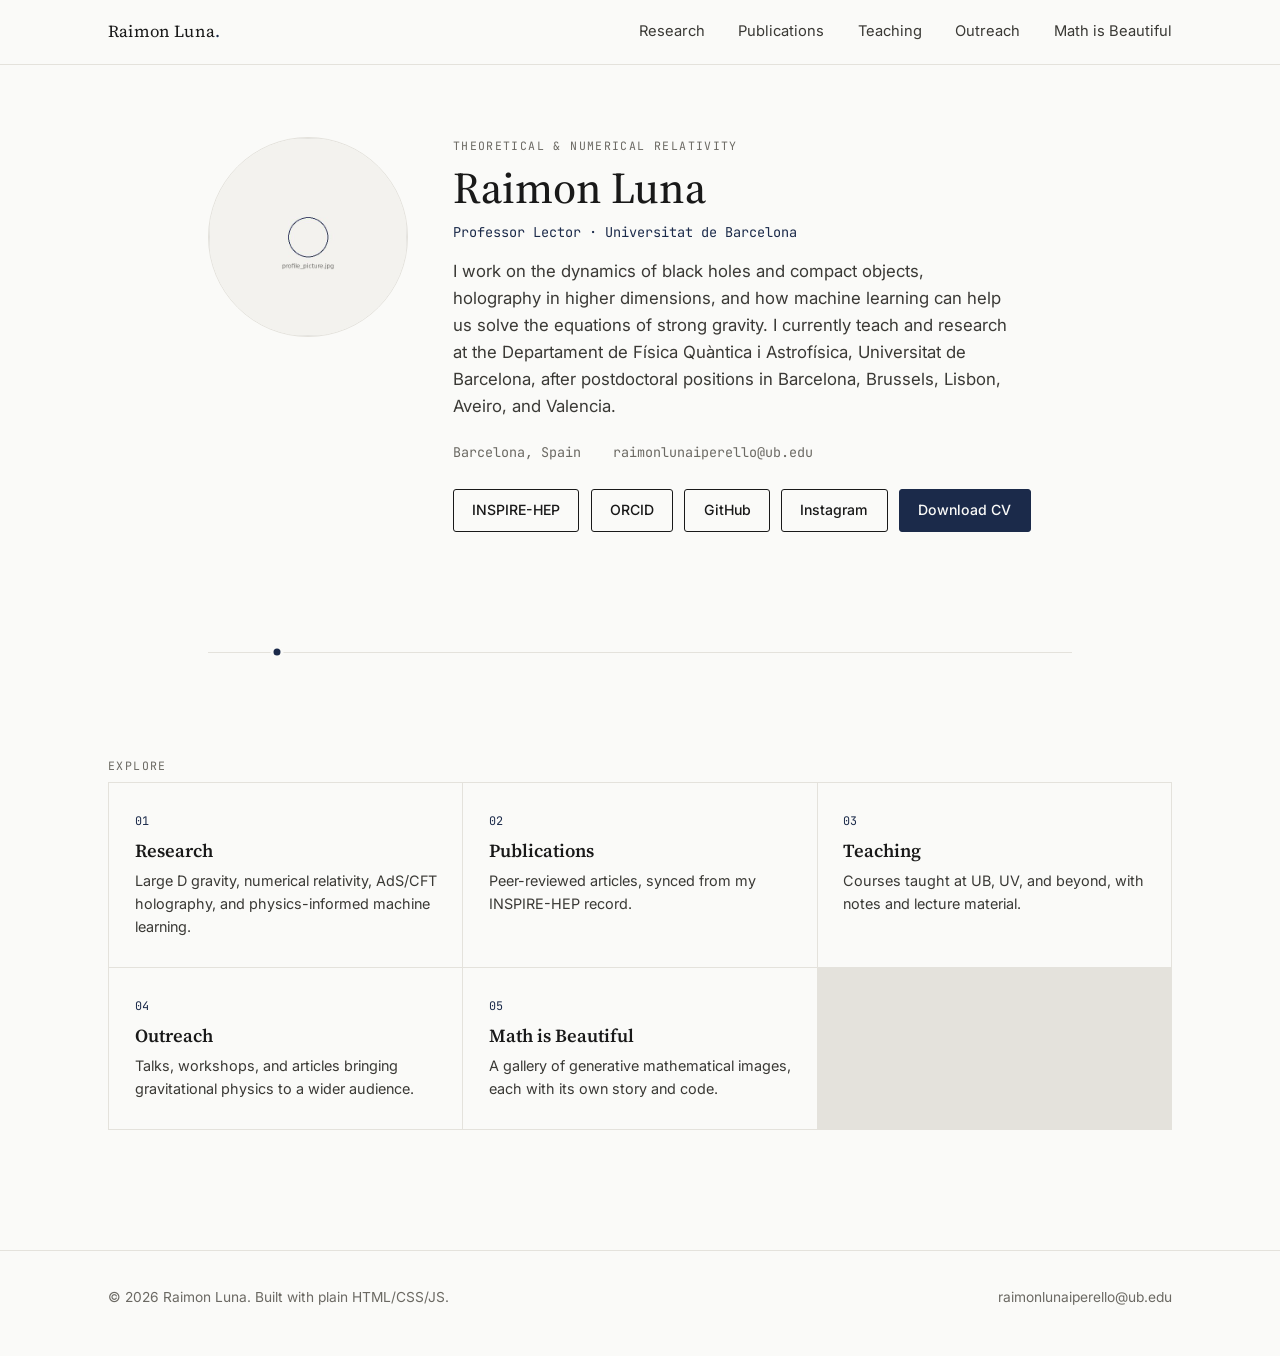
==== index.html @ 97803e61 "Added the initial Claude template" ====
<!DOCTYPE html>
<html lang="en">
<head>
<meta charset="UTF-8">
<meta name="viewport" content="width=device-width, initial-scale=1.0">
<title>Raimon Luna — Theoretical Physicist</title>
<meta name="description" content="Personal site of Raimon Luna, theoretical physicist working on numerical relativity, holography, and machine learning for gravitational physics.">
<link rel="preconnect" href="https://fonts.googleapis.com">
<link rel="preconnect" href="https://fonts.gstatic.com" crossorigin>
<link href="https://fonts.googleapis.com/css2?family=Source+Serif+4:opsz,wght@8..60,400;8..60,500;8..60,600&family=Inter:wght@400;500;600&family=JetBrains+Mono:wght@400;500&display=swap" rel="stylesheet">
<link rel="stylesheet" href="css/main.css">
<link rel="stylesheet" href="css/components.css">
</head>
<body>

<header class="site-header">
  <div class="wrap-wide">
    <a href="index.html" class="brand">Raimon Luna<span class="dot">.</span></a>
    <button class="nav-toggle" aria-label="Toggle navigation" aria-expanded="false">
      <span></span>
    </button>
    <nav class="site-nav">
      <a href="research.html">Research</a>
      <a href="publications.html">Publications</a>
      <a href="teaching.html">Teaching</a>
      <a href="outreach.html">Outreach</a>
      <a href="math-is-beautiful.html">Math is Beautiful</a>
    </nav>
  </div>
</header>

<main>
  <section class="hero">
    <div class="wrap">
      <div class="hero-grid">
        <div class="hero-photo">
          <img src="images/profile_picture.jpg" alt="Portrait of Raimon Luna">
        </div>
        <div>
          <span class="eyebrow">Theoretical &amp; Numerical Relativity</span>
          <h1 class="hero-name">Raimon Luna</h1>
          <p class="hero-role">Professor Lector · Universitat de Barcelona</p>
          <p class="hero-intro">
            I work on the dynamics of black holes and compact objects, holography in
            higher dimensions, and how machine learning can help us solve the equations
            of strong gravity. I currently teach and research at the Departament de
            Física Quàntica i Astrofísica, Universitat de Barcelona, after postdoctoral
            positions in Barcelona, Brussels, Lisbon, Aveiro, and Valencia.
          </p>
          <div class="hero-meta">
            <span>Barcelona, Spain</span>
            <span><a href="mailto:raimonlunaiperello@ub.edu">raimonlunaiperello@ub.edu</a></span>
          </div>
          <div class="hero-links">
            <a class="btn" href="https://inspirehep.net/" target="_blank" rel="noopener">INSPIRE-HEP</a>
            <a class="btn" href="https://orcid.org/" target="_blank" rel="noopener">ORCID</a>
            <a class="btn" href="https://github.com/" target="_blank" rel="noopener">GitHub</a>
            <a class="btn" href="https://www.instagram.com/raimon.luna/" target="_blank" rel="noopener">Instagram</a>
            <a class="btn btn-primary" href="assets/cv_raimon_luna.pdf" target="_blank" rel="noopener">Download CV</a>
          </div>
        </div>
      </div>
    </div>
  </section>

  <div class="wrap"><div class="orbit-divider"></div></div>

  <section class="section-tight">
    <div class="wrap-wide">
      <span class="eyebrow">Explore</span>
      <div class="quick-grid">
        <a class="quick-card" href="research.html">
          <span class="num">01</span>
          <h3>Research</h3>
          <p>Large D gravity, numerical relativity, AdS/CFT holography, and physics-informed machine learning.</p>
        </a>
        <a class="quick-card" href="publications.html">
          <span class="num">02</span>
          <h3>Publications</h3>
          <p>Peer-reviewed articles, synced from my INSPIRE-HEP record.</p>
        </a>
        <a class="quick-card" href="teaching.html">
          <span class="num">03</span>
          <h3>Teaching</h3>
          <p>Courses taught at UB, UV, and beyond, with notes and lecture material.</p>
        </a>
        <a class="quick-card" href="outreach.html">
          <span class="num">04</span>
          <h3>Outreach</h3>
          <p>Talks, workshops, and articles bringing gravitational physics to a wider audience.</p>
        </a>
        <a class="quick-card" href="math-is-beautiful.html">
          <span class="num">05</span>
          <h3>Math is Beautiful</h3>
          <p>A gallery of generative mathematical images, each with its own story and code.</p>
        </a>
      </div>
    </div>
  </section>
</main>

<footer class="site-footer">
  <div class="wrap-wide">
    <span>&copy; 2026 Raimon Luna. Built with plain HTML/CSS/JS.</span>
    <span><a href="mailto:raimonlunaiperello@ub.edu">raimonlunaiperello@ub.edu</a></span>
  </div>
</footer>

<script src="js/site.js"></script>
</body>
</html>
---- css/main.css ----
/* ============================================================
   Raimon Luna — personal site
   Design system: paper white / ink black / event-horizon indigo
   Display: Source Serif 4 · Body: Inter · Data: JetBrains Mono
   ============================================================ */

:root {
  --paper: #FAFAF8;
  --paper-dim: #F3F2EE;
  --ink: #191919;
  --ink-soft: #3A3935;
  --gray: #6B6963;
  --rule: #E4E2DC;
  --accent: #1B2A4A;      /* event-horizon indigo */
  --accent-soft: #3E4F77;
  --accent-wash: #EEF0F5;

  --serif: "Source Serif 4", "Iowan Old Style", Georgia, serif;
  --sans: "Inter", -apple-system, BlinkMacSystemFont, "Segoe UI", sans-serif;
  --mono: "JetBrains Mono", "SFMono-Regular", Consolas, monospace;

  --max-w: 920px;
  --max-w-wide: 1120px;
  --radius: 3px;
}

* { box-sizing: border-box; }

html { scroll-behavior: smooth; }

body {
  margin: 0;
  background: var(--paper);
  color: var(--ink);
  font-family: var(--sans);
  font-size: 16px;
  line-height: 1.6;
  -webkit-font-smoothing: antialiased;
}

img { max-width: 100%; display: block; }

a {
  color: var(--accent);
  text-decoration: none;
  border-bottom: 1px solid transparent;
  transition: border-color 0.15s ease, color 0.15s ease;
}
a:hover { border-bottom-color: var(--accent); }

a:focus-visible,
button:focus-visible,
[tabindex]:focus-visible {
  outline: 2px solid var(--accent);
  outline-offset: 3px;
}

h1, h2, h3, h4 {
  font-family: var(--serif);
  font-weight: 600;
  line-height: 1.2;
  margin: 0 0 0.5em;
  color: var(--ink);
}

h1 { font-size: clamp(2rem, 5vw, 2.75rem); font-weight: 500; }
h2 { font-size: 1.5rem; }
h3 { font-size: 1.15rem; }

p { margin: 0 0 1em; color: var(--ink-soft); }

.eyebrow {
  font-family: var(--mono);
  font-size: 0.72rem;
  letter-spacing: 0.12em;
  text-transform: uppercase;
  color: var(--gray);
  display: block;
  margin-bottom: 0.6em;
}

/* ---------- layout shells ---------- */

.wrap {
  max-width: var(--max-w);
  margin: 0 auto;
  padding: 0 28px;
}
.wrap-wide {
  max-width: var(--max-w-wide);
  margin: 0 auto;
  padding: 0 28px;
}

/* ---------- header / nav ---------- */

.site-header {
  border-bottom: 1px solid var(--rule);
  background: var(--paper);
  position: sticky;
  top: 0;
  z-index: 50;
}

.site-header .wrap-wide {
  display: flex;
  align-items: center;
  justify-content: space-between;
  height: 64px;
}

.brand {
  font-family: var(--serif);
  font-size: 1.05rem;
  color: var(--ink);
  border-bottom: none;
  letter-spacing: 0.01em;
}
.brand:hover { border-bottom: none; color: var(--accent); }
.brand .dot { color: var(--accent); }

.nav-toggle {
  display: none;
  background: none;
  border: 1px solid var(--rule);
  border-radius: var(--radius);
  width: 38px;
  height: 38px;
  align-items: center;
  justify-content: center;
  cursor: pointer;
}
.nav-toggle span,
.nav-toggle span::before,
.nav-toggle span::after {
  display: block;
  position: relative;
  width: 18px;
  height: 1.5px;
  background: var(--ink);
}
.nav-toggle span::before,
.nav-toggle span::after {
  content: "";
  position: absolute;
  left: 0;
}
.nav-toggle span::before { top: -6px; }
.nav-toggle span::after { top: 6px; }

.site-nav { display: flex; gap: 2.1rem; }
.site-nav a {
  font-family: var(--sans);
  font-size: 0.92rem;
  color: var(--ink-soft);
  border-bottom: none;
  padding: 4px 0;
  position: relative;
}
.site-nav a:hover { color: var(--ink); border-bottom: none; }
.site-nav a.active { color: var(--ink); }
.site-nav a.active::after {
  content: "";
  position: absolute;
  left: 0; right: 0; bottom: -3px;
  height: 2px;
  background: var(--accent);
}

@media (max-width: 760px) {
  .nav-toggle { display: flex; }
  .site-nav {
    position: absolute;
    top: 64px; left: 0; right: 0;
    background: var(--paper);
    border-bottom: 1px solid var(--rule);
    flex-direction: column;
    gap: 0;
    padding: 8px 28px 18px;
    display: none;
  }
  .site-nav.open { display: flex; }
  .site-nav a { padding: 12px 0; border-bottom: 1px solid var(--rule); }
  .site-nav a.active::after { display: none; }
}

/* ---------- orbit divider (signature element) ---------- */

.orbit-divider {
  position: relative;
  height: 1px;
  background: var(--rule);
  margin: 4rem 0;
  overflow: visible;
}
.orbit-divider::before {
  content: "";
  position: absolute;
  top: 50%;
  left: 8%;
  width: 7px;
  height: 7px;
  border-radius: 50%;
  background: var(--accent);
  transform: translate(-50%, -50%);
  box-shadow: 0 0 0 3px var(--paper);
}
.orbit-divider.center::before { left: 50%; }

/* ---------- buttons / pills ---------- */

.btn {
  display: inline-flex;
  align-items: center;
  gap: 0.5em;
  font-family: var(--sans);
  font-size: 0.88rem;
  font-weight: 500;
  padding: 0.65em 1.3em;
  border: 1px solid var(--ink);
  border-radius: var(--radius);
  color: var(--ink);
  border-bottom: 1px solid var(--ink);
}
.btn:hover { background: var(--ink); color: var(--paper); }
.btn-primary {
  background: var(--accent);
  border-color: var(--accent);
  color: var(--paper);
}
.btn-primary:hover { background: var(--accent-soft); border-color: var(--accent-soft); color: var(--paper); }

.tag {
  font-family: var(--mono);
  font-size: 0.72rem;
  letter-spacing: 0.03em;
  color: var(--accent);
  background: var(--accent-wash);
  padding: 0.25em 0.6em;
  border-radius: 2px;
  display: inline-block;
}

/* ---------- footer ---------- */

.site-footer {
  border-top: 1px solid var(--rule);
  margin-top: 5rem;
  padding: 2.2rem 0 3rem;
  color: var(--gray);
  font-size: 0.86rem;
}
.site-footer .wrap-wide {
  display: flex;
  justify-content: space-between;
  flex-wrap: wrap;
  gap: 1rem;
}
.site-footer a { color: var(--gray); }
.site-footer a:hover { color: var(--ink); border-color: var(--ink); }

/* ---------- utility ---------- */

.muted { color: var(--gray); }
.mono { font-family: var(--mono); }
.text-center { text-align: center; }
.section { padding: 4.5rem 0; }
.section-tight { padding: 2.5rem 0; }
.sr-only {
  position: absolute; width: 1px; height: 1px;
  overflow: hidden; clip: rect(0,0,0,0);
}

@media (prefers-reduced-motion: reduce) {
  html { scroll-behavior: auto; }
  * { transition: none !important; animation: none !important; }
}
---- css/components.css ----
/* ============================================================
   Component styles, page by page
   ============================================================ */

/* ---------- HOME / HERO ---------- */

.hero {
  padding: 4.5rem 0 3.5rem;
}
.hero-grid {
  display: grid;
  grid-template-columns: 200px 1fr;
  gap: 2.8rem;
  align-items: start;
}
.hero-photo {
  width: 200px;
  height: 200px;
  border-radius: 50%;
  overflow: hidden;
  background: var(--paper-dim);
  border: 1px solid var(--rule);
}
.hero-photo img { width: 100%; height: 100%; object-fit: cover; }

.hero-name { margin-bottom: 0.15em; }
.hero-role {
  font-family: var(--mono);
  font-size: 0.85rem;
  color: var(--accent);
  margin-bottom: 1.1em;
}
.hero-intro { font-size: 1.05rem; max-width: 560px; }

.hero-meta {
  margin-top: 1.4rem;
  font-family: var(--mono);
  font-size: 0.84rem;
  color: var(--gray);
  display: flex;
  flex-wrap: wrap;
  gap: 1.4rem 2rem;
}
.hero-meta span { white-space: nowrap; }
.hero-meta a { color: var(--gray); }
.hero-meta a:hover { color: var(--accent); border-color: var(--accent); }

.hero-links {
  margin-top: 1.6rem;
  display: flex;
  gap: 0.7rem;
  flex-wrap: wrap;
}

@media (max-width: 620px) {
  .hero-grid { grid-template-columns: 1fr; text-align: left; }
  .hero-photo { width: 140px; height: 140px; }
}

/* quick-link cards to the five sections */
.quick-grid {
  display: grid;
  grid-template-columns: repeat(3, 1fr);
  gap: 1px;
  background: var(--rule);
  border: 1px solid var(--rule);
}
.quick-card {
  background: var(--paper);
  padding: 1.8rem 1.6rem;
  border-bottom: none;
  display: block;
  position: relative;
}
.quick-card:hover { background: var(--paper-dim); border-bottom: none; }
.quick-card .num {
  font-family: var(--mono);
  font-size: 0.74rem;
  color: var(--accent);
  display: block;
  margin-bottom: 0.8em;
}
.quick-card h3 { margin-bottom: 0.35em; color: var(--ink); }
.quick-card p { font-size: 0.9rem; margin: 0; }

@media (max-width: 760px) {
  .quick-grid { grid-template-columns: 1fr; }
}

/* ---------- PAGE HEADER (used on all sub-pages) ---------- */

.page-header { padding: 3.2rem 0 2.2rem; }
.page-header h1 { margin-bottom: 0.4em; }
.page-header .lede { font-size: 1.05rem; max-width: 640px; }

/* ---------- RESEARCH ---------- */

.research-panel {
  display: grid;
  grid-template-columns: 280px 1fr;
  gap: 2.4rem;
  padding: 2.6rem 0;
  border-top: 1px solid var(--rule);
}
.research-panel:first-of-type { border-top: none; }
.research-fig {
  width: 100%;
  aspect-ratio: 4/3;
  background: var(--paper-dim);
  border: 1px solid var(--rule);
  overflow: hidden;
}
.research-fig img { width: 100%; height: 100%; object-fit: cover; }
.research-body h2 { margin-bottom: 0.5em; }
.research-body .tag { margin-bottom: 0.9em; }

@media (max-width: 700px) {
  .research-panel { grid-template-columns: 1fr; }
  .research-fig { aspect-ratio: 16/9; }
}

/* ---------- PUBLICATIONS ---------- */

.pub-controls {
  display: flex;
  gap: 0.8rem;
  align-items: center;
  margin-bottom: 1.6rem;
  flex-wrap: wrap;
}
.pub-search {
  font-family: var(--sans);
  font-size: 0.9rem;
  padding: 0.6em 0.9em;
  border: 1px solid var(--rule);
  border-radius: var(--radius);
  background: var(--paper);
  flex: 1;
  min-width: 200px;
}
.pub-search:focus { outline: none; border-color: var(--accent); }
.pub-sort {
  font-family: var(--mono);
  font-size: 0.78rem;
  color: var(--gray);
}

.pub-list { list-style: none; margin: 0; padding: 0; }
.pub-item {
  padding: 1.3rem 0;
  border-top: 1px solid var(--rule);
  display: grid;
  grid-template-columns: 64px 1fr;
  gap: 1.2rem;
}
.pub-item:first-child { border-top: none; }
.pub-year {
  font-family: var(--mono);
  font-size: 0.84rem;
  color: var(--gray);
  padding-top: 0.2em;
}
.pub-title {
  font-family: var(--serif);
  font-size: 1.02rem;
  color: var(--ink);
  margin: 0 0 0.3em;
}
.pub-authors { font-size: 0.88rem; color: var(--ink-soft); margin: 0 0 0.3em; }
.pub-authors .me { color: var(--ink); font-weight: 600; }
.pub-venue { font-size: 0.84rem; color: var(--gray); margin: 0 0 0.5em; font-style: italic; }
.pub-links { display: flex; gap: 1rem; font-family: var(--mono); font-size: 0.78rem; }

.pub-empty, .pub-loading {
  padding: 3rem 0;
  text-align: center;
  color: var(--gray);
  font-family: var(--mono);
  font-size: 0.85rem;
  border-top: 1px solid var(--rule);
}

.pub-note {
  font-size: 0.85rem;
  color: var(--gray);
  background: var(--paper-dim);
  border: 1px solid var(--rule);
  padding: 0.9em 1.1em;
  border-radius: var(--radius);
  margin-bottom: 2rem;
}
.pub-note code {
  font-family: var(--mono);
  background: var(--paper);
  padding: 0.1em 0.4em;
  border-radius: 2px;
  border: 1px solid var(--rule);
}

@media (max-width: 560px) {
  .pub-item { grid-template-columns: 1fr; gap: 0.3rem; }
}

/* ---------- TEACHING ---------- */

.teaching-year {
  margin: 2.6rem 0 1.2rem;
  display: flex;
  align-items: baseline;
  gap: 0.8rem;
}
.teaching-year h2 { margin: 0; font-size: 1.1rem; }
.teaching-year .rule { flex: 1; height: 1px; background: var(--rule); }

.course-grid {
  display: grid;
  grid-template-columns: repeat(2, 1fr);
  gap: 1px;
  background: var(--rule);
  border: 1px solid var(--rule);
}
.course-card {
  background: var(--paper);
  padding: 1.4rem 1.5rem;
}
.course-card h3 { margin-bottom: 0.3em; font-size: 1.02rem; }
.course-meta {
  font-family: var(--mono);
  font-size: 0.76rem;
  color: var(--gray);
  margin-bottom: 0.8em;
  display: block;
}
.course-links { display: flex; gap: 1.1rem; flex-wrap: wrap; font-size: 0.86rem; }
.course-links a { display: inline-flex; align-items: center; gap: 0.4em; }

@media (max-width: 700px) {
  .course-grid { grid-template-columns: 1fr; }
}

/* ---------- OUTREACH ---------- */

.outreach-grid {
  display: grid;
  grid-template-columns: repeat(2, 1fr);
  gap: 2.2rem;
}
.outreach-card {
  border: 1px solid var(--rule);
  background: var(--paper);
}
.outreach-media {
  aspect-ratio: 16/9;
  background: var(--paper-dim);
  position: relative;
  overflow: hidden;
}
.outreach-media img,
.outreach-media iframe {
  width: 100%; height: 100%;
  border: none; object-fit: cover;
  display: block;
}
.outreach-media .play {
  position: absolute; inset: 0;
  display: flex; align-items: center; justify-content: center;
  background: rgba(25,25,25,0.06);
}
.outreach-media .play svg { width: 44px; height: 44px; }
.outreach-body { padding: 1.3rem 1.5rem 1.6rem; }
.outreach-body .eyebrow { margin-bottom: 0.4em; }
.outreach-body h3 { margin-bottom: 0.4em; }
.outreach-body p { font-size: 0.92rem; margin-bottom: 0.8em; }

@media (max-width: 700px) {
  .outreach-grid { grid-template-columns: 1fr; }
}

/* ---------- MATH IS BEAUTIFUL ---------- */

.mb-intro { display: flex; justify-content: space-between; align-items: flex-end; gap: 1.5rem; flex-wrap: wrap; }
.mb-intro a { font-family: var(--mono); font-size: 0.82rem; }

.mb-grid {
  display: grid;
  grid-template-columns: repeat(4, 1fr);
  gap: 3px;
  margin-top: 1.8rem;
}
.mb-tile {
  aspect-ratio: 1/1;
  background: var(--paper-dim);
  overflow: hidden;
  cursor: pointer;
  position: relative;
  border: none;
  padding: 0;
  display: block;
}
.mb-tile img {
  width: 100%; height: 100%; object-fit: cover;
  transition: transform 0.3s ease;
}
.mb-tile:hover img { transform: scale(1.04); }
.mb-tile .mb-cap {
  position: absolute; left: 0; right: 0; bottom: 0;
  padding: 0.6em 0.8em;
  background: linear-gradient(to top, rgba(0,0,0,0.55), transparent);
  color: #fff;
  font-family: var(--mono);
  font-size: 0.7rem;
  opacity: 0;
  transition: opacity 0.2s ease;
}
.mb-tile:hover .mb-cap { opacity: 1; }

@media (max-width: 760px) {
  .mb-grid { grid-template-columns: repeat(2, 1fr); }
}

/* lightbox */
.lightbox {
  position: fixed; inset: 0;
  background: rgba(20,19,17,0.92);
  display: none;
  align-items: center;
  justify-content: center;
  z-index: 100;
  padding: 24px;
}
.lightbox.open { display: flex; }
.lightbox-panel {
  background: var(--paper);
  max-width: 1320px;
  width: 100%;
  max-height: 92vh;
  overflow-y: auto;
  display: grid;
  grid-template-columns: minmax(0, 1.5fr) minmax(320px, 0.85fr);
  position: relative;
}
.lightbox-img {
  background: var(--paper-dim);
  max-height: 92vh;
  display: flex;
  align-items: center;
  justify-content: center;
  overflow: hidden;
}
.lightbox-img img,
.lightbox-img video {
  width: 100%;
  height: 100%;
  max-height: 92vh;
  object-fit: contain;
  background: var(--paper-dim);
  display: block;
}
.lightbox-text {
  padding: 2.4rem 2.6rem;
  position: relative;
  overflow-y: auto;
  max-height: 92vh;
}
.lightbox-close {
  position: absolute; top: 14px; right: 14px;
  width: 34px; height: 34px;
  border: 1px solid var(--rule);
  background: var(--paper);
  border-radius: 50%;
  display: flex; align-items: center; justify-content: center;
  cursor: pointer;
  font-size: 1.1rem;
  color: var(--ink);
  z-index: 5;
  box-shadow: 0 1px 4px rgba(0,0,0,0.12);
}
.lightbox-close:hover { background: var(--ink); color: var(--paper); }
.lightbox-text h3 { margin-top: 0.3em; }
.lightbox-text .eyebrow { margin-bottom: 0.3em; }
.lightbox-text p { font-size: 0.94rem; }
.lightbox-text .repo-link {
  margin-top: 1.2em;
  font-family: var(--mono);
  font-size: 0.82rem;
  display: inline-flex;
  align-items: center;
  gap: 0.5em;
}

@media (max-width: 760px) {
  .lightbox-panel { grid-template-columns: 1fr; max-height: 94vh; }
  .lightbox-img { max-height: 50vh; }
  .lightbox-img img, .lightbox-img video { max-height: 50vh; }
  .lightbox-text { max-height: none; }
}
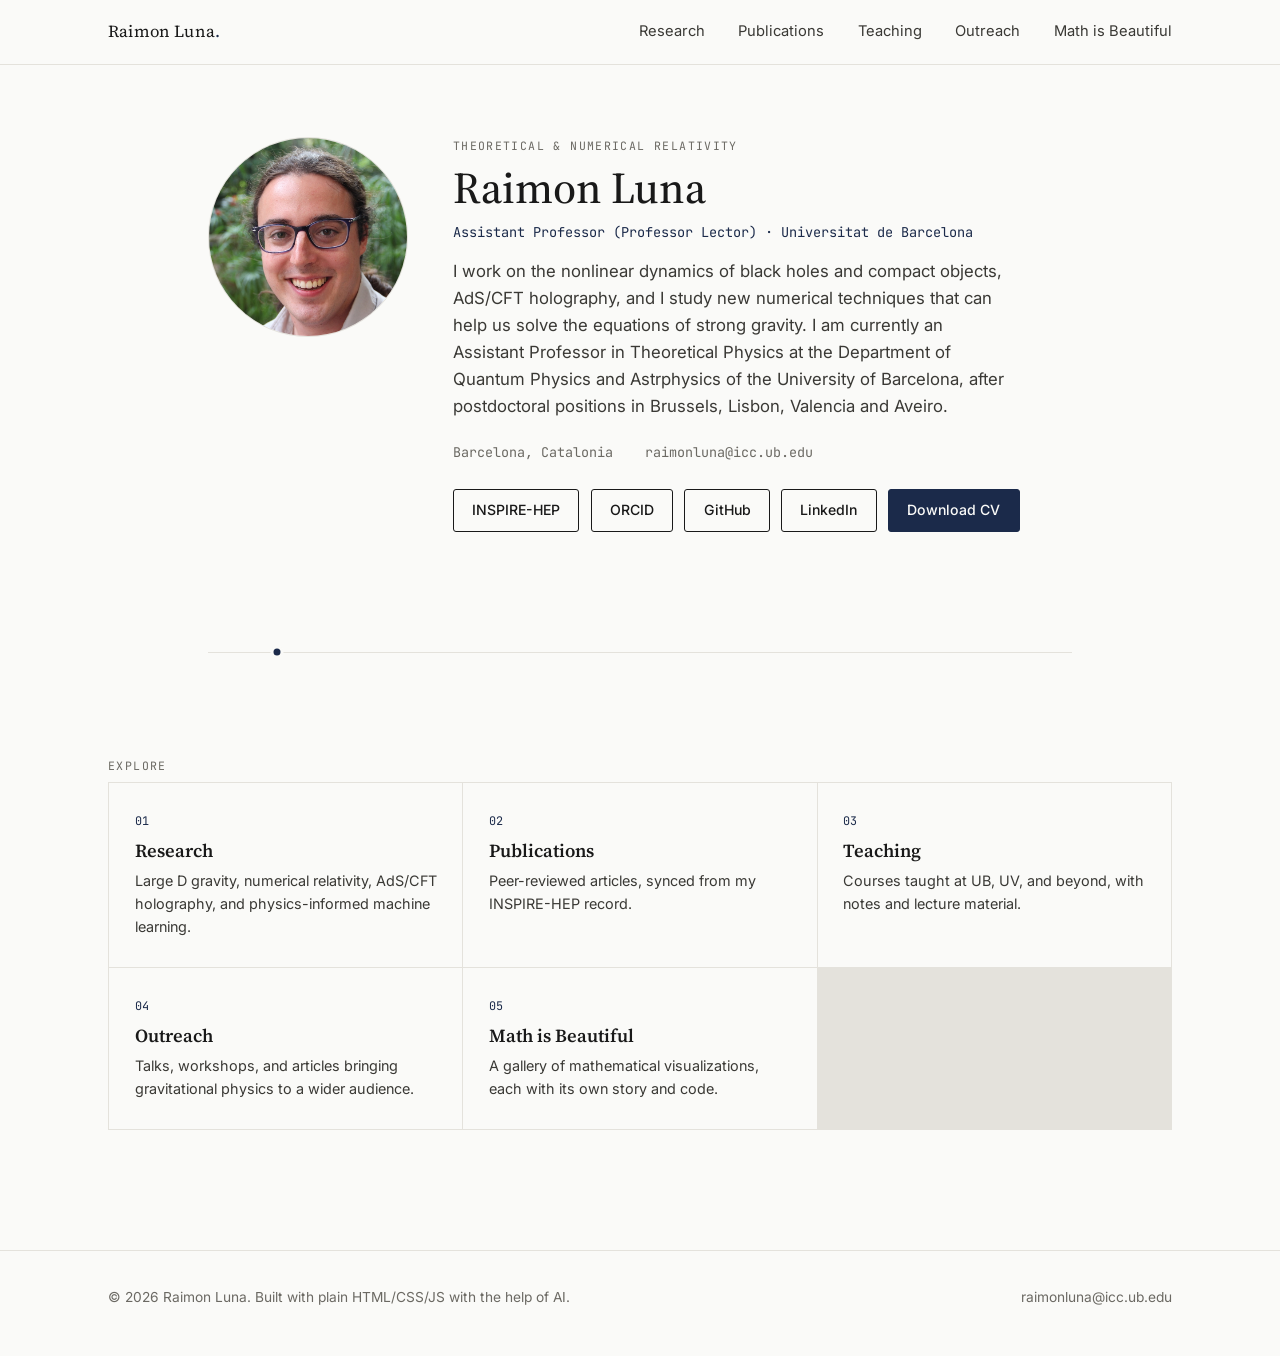
==== commit 6844c779: "First complete version of the website" ====
--- a/index.html
+++ b/index.html
@@ -39,24 +39,23 @@
         <div>
           <span class="eyebrow">Theoretical &amp; Numerical Relativity</span>
           <h1 class="hero-name">Raimon Luna</h1>
-          <p class="hero-role">Professor Lector · Universitat de Barcelona</p>
+          <p class="hero-role">Assistant Professor (Professor Lector) · Universitat de Barcelona</p>
           <p class="hero-intro">
-            I work on the dynamics of black holes and compact objects, holography in
-            higher dimensions, and how machine learning can help us solve the equations
-            of strong gravity. I currently teach and research at the Departament de
-            Física Quàntica i Astrofísica, Universitat de Barcelona, after postdoctoral
-            positions in Barcelona, Brussels, Lisbon, Aveiro, and Valencia.
+            I work on the nonlinear dynamics of black holes and compact objects, AdS/CFT holography, 
+            and I study new numerical techniques that can help us solve the equations of strong gravity. 
+            I am currently an Assistant Professor in Theoretical Physics at the Department of Quantum Physics and Astrphysics 
+            of the University of Barcelona, after postdoctoral positions in Brussels, Lisbon, Valencia and Aveiro.
           </p>
           <div class="hero-meta">
-            <span>Barcelona, Spain</span>
-            <span><a href="mailto:raimonlunaiperello@ub.edu">raimonlunaiperello@ub.edu</a></span>
+            <span>Barcelona, Catalonia</span>
+            <span><a href="mailto:raimonluna@icc.ub.edu">raimonluna@icc.ub.edu</a></span>
           </div>
           <div class="hero-links">
-            <a class="btn" href="https://inspirehep.net/" target="_blank" rel="noopener">INSPIRE-HEP</a>
-            <a class="btn" href="https://orcid.org/" target="_blank" rel="noopener">ORCID</a>
-            <a class="btn" href="https://github.com/" target="_blank" rel="noopener">GitHub</a>
-            <a class="btn" href="https://www.instagram.com/raimon.luna/" target="_blank" rel="noopener">Instagram</a>
-            <a class="btn btn-primary" href="assets/cv_raimon_luna.pdf" target="_blank" rel="noopener">Download CV</a>
+            <a class="btn" href="https://inspirehep.net/authors/1607931" target="_blank" rel="noopener">INSPIRE-HEP</a>
+            <a class="btn" href="https://orcid.org/0000-0001-6898-6708" target="_blank" rel="noopener">ORCID</a>
+            <a class="btn" href="https://github.com/raimonluna" target="_blank" rel="noopener">GitHub</a>
+            <a class="btn" href="https://www.linkedin.com/in/raimon-luna-26831a1bb/" target="_blank" rel="noopener">LinkedIn</a>
+            <a class="btn btn-primary" href="https://drive.google.com/file/d/1ObEvk9cy7pHYXMC-cuuVkG1DpTjaezTN/view?usp=sharing" target="_blank" rel="noopener">Download CV</a>
           </div>
         </div>
       </div>
@@ -92,7 +91,7 @@
         <a class="quick-card" href="math-is-beautiful.html">
           <span class="num">05</span>
           <h3>Math is Beautiful</h3>
-          <p>A gallery of generative mathematical images, each with its own story and code.</p>
+          <p>A gallery of mathematical visualizations, each with its own story and code.</p>
         </a>
       </div>
     </div>
@@ -101,8 +100,8 @@
 
 <footer class="site-footer">
   <div class="wrap-wide">
-    <span>&copy; 2026 Raimon Luna. Built with plain HTML/CSS/JS.</span>
-    <span><a href="mailto:raimonlunaiperello@ub.edu">raimonlunaiperello@ub.edu</a></span>
+    <span>&copy; 2026 Raimon Luna. Built with plain HTML/CSS/JS with the help of AI.</span>
+    <span><a href="mailto:raimonluna@icc.ub.edu">raimonluna@icc.ub.edu</a></span>
   </div>
 </footer>
 
